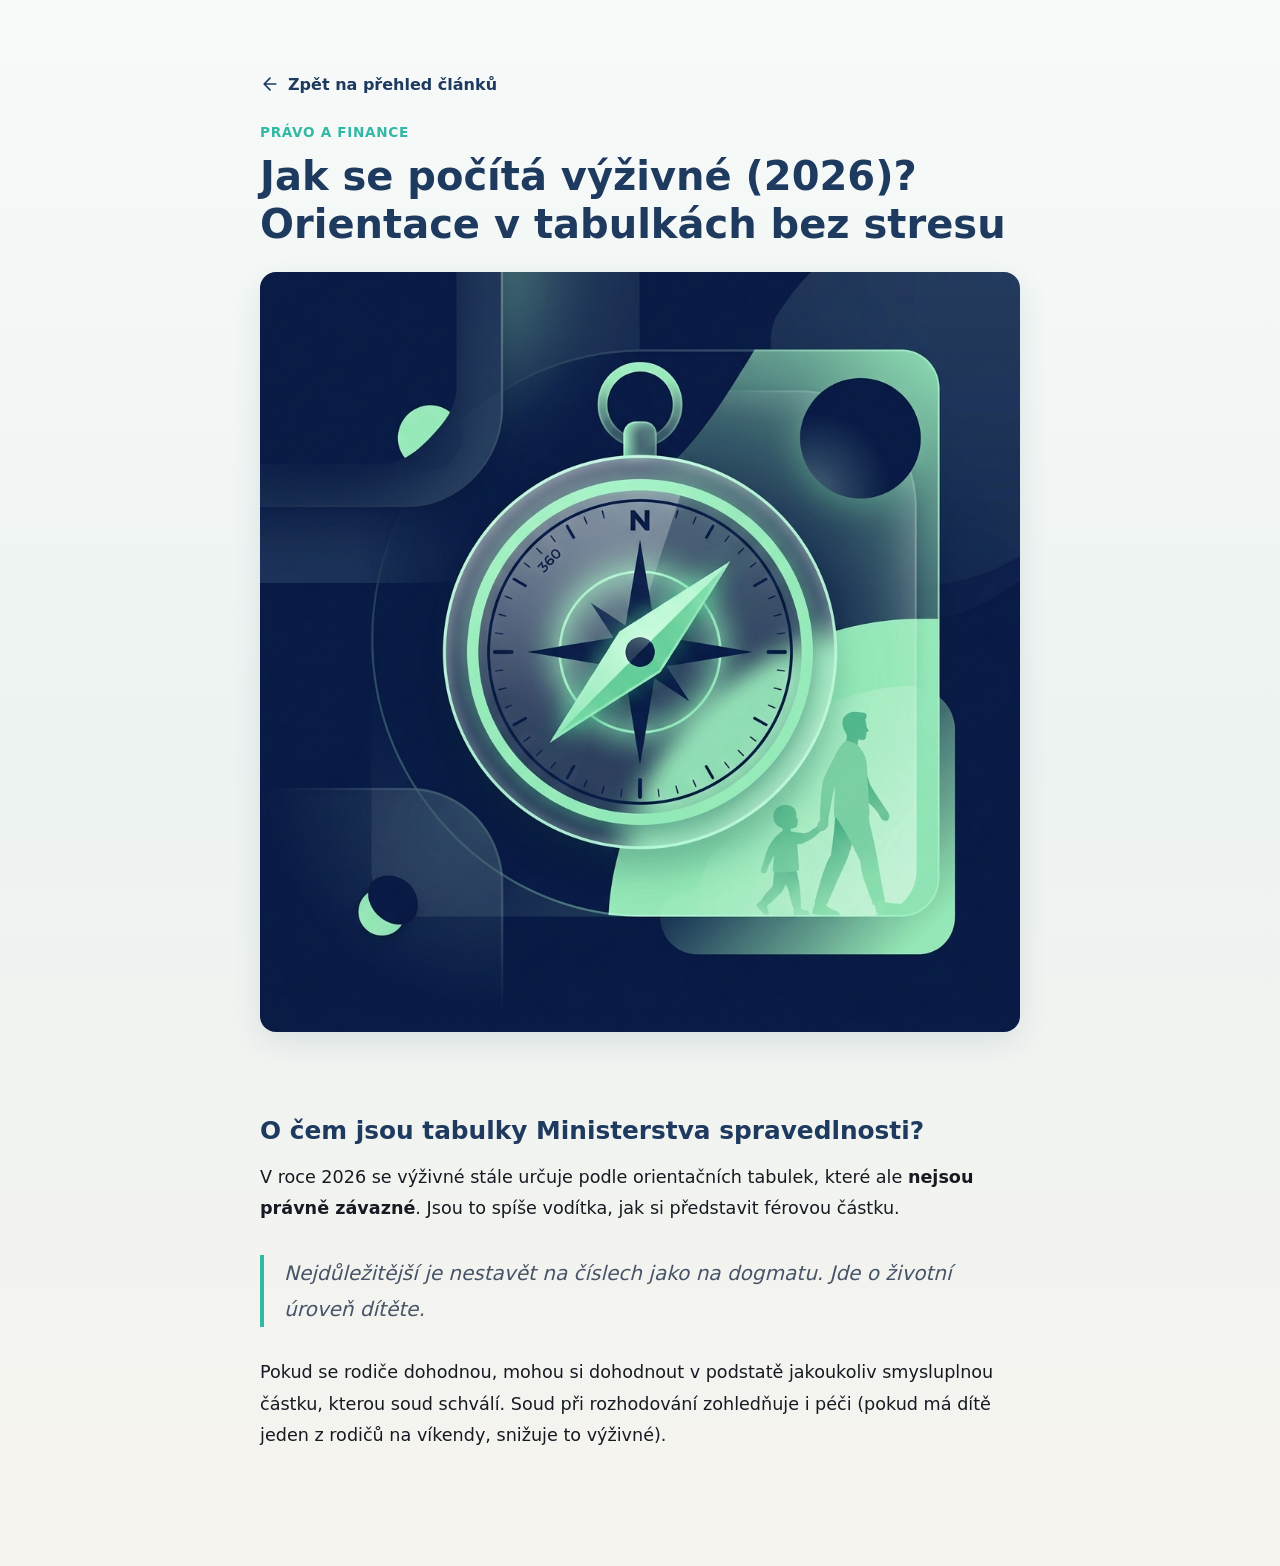
==== clanek-1-vypocet-vyzivneho.html @ 31437e67 "feat: finish implementation plan, add blog preview to homepage, update SPEC.md" ====
<!doctype html>
<html lang='cs'>
  <head>
    <meta charset='utf-8'>
    <meta name='viewport' content='width=device-width, initial-scale=1'>
    <title>Jak se počítá výživné (2026)? Orientace v tabulkách bez stresu | Rodičovský Kompas</title>
    <meta name='description' content='Vysvětlení principu doporučujících tabulek Ministerstva spravedlnosti a proč slouží jen jako výchozí vodítko pro dohodu rodičů.'>
    <link rel='stylesheet' href='styles.css?v=2'>
    <script defer src='/_vercel/insights/script.js'></script>
    <style>
      .article-container { max-width: 800px; margin: 0 auto; padding: 40px 20px; }
      .nav-back { display: inline-flex; align-items: center; gap: 8px; color: var(--blue); text-decoration: none; font-weight: 700; margin-bottom: 30px; }
      .nav-back:hover { color: var(--teal); }
      .article-tag { font-size: 0.85rem; font-weight: 800; text-transform: uppercase; color: var(--teal); margin-bottom: 12px; display: block; letter-spacing: 0.05em; }
      h1 { font-size: 2.5rem; color: var(--blue); margin-bottom: 24px; line-height: 1.2; }
      .article-img { width: 100%; height: auto; border-radius: 16px; margin-bottom: 40px; box-shadow: 0 10px 30px rgba(30, 58, 95, 0.1); }
      .article-content { font-size: 1.1rem; line-height: 1.8; color: var(--ink); }
      .article-content h2 { color: var(--blue); margin-top: 40px; margin-bottom: 16px; }
      .article-content h3 { color: var(--blue); margin-top: 24px; margin-bottom: 12px; }
      .article-content blockquote { border-left: 4px solid var(--teal); padding-left: 20px; margin: 30px 0; font-style: italic; color: #475467; font-size: 1.25rem; }
      .article-content ul, .article-content ol { margin-bottom: 24px; padding-left: 20px; }
      .article-content li { margin-bottom: 10px; }
    </style>
  </head>
  <body>
    <main class='app-shell' style='max-width: 1000px;'>
      <div class='article-container'>
        <a href='clanky.html' class='nav-back'>
          <svg viewBox='0 0 24 24' fill='none' stroke='currentColor' stroke-width='2' stroke-linecap='round' stroke-linejoin='round' style='width:20px;height:20px;'><path d='M19 12H5M12 19l-7-7 7-7'/></svg>
          Zpět na přehled článků
        </a>
        <span class='article-tag'>Právo a finance</span>
        <h1>Jak se počítá výživné (2026)? Orientace v tabulkách bez stresu</h1>
        <img src='assets/hero-compass.png' alt='Jak se počítá výživné (2026)? Orientace v tabulkách bez stresu' class='article-img'>
        <div class='article-content'>
          <h2>O čem jsou tabulky Ministerstva spravedlnosti?</h2><p>V roce 2026 se výživné stále určuje podle orientačních tabulek, které ale <strong>nejsou právně závazné</strong>. Jsou to spíše vodítka, jak si představit férovou částku.</p><blockquote>Nejdůležitější je nestavět na číslech jako na dogmatu. Jde o životní úroveň dítěte.</blockquote><p>Pokud se rodiče dohodnou, mohou si dohodnout v podstatě jakoukoliv smysluplnou částku, kterou soud schválí. Soud při rozhodování zohledňuje i péči (pokud má dítě jeden z rodičů na víkendy, snižuje to výživné).</p>
        </div>
      </div>
    </main>
  </body>
</html>
---- styles.css ----
:root {
  --ink: #161a22;
  --muted: #667085;
  --line: #d8e0ea;
  --soft: #f4f7fb;
  --panel: #ffffff;
  --blue: #1e3a5f;
  --blue-dark: #12243d;
  --teal: #33b8a5;
  --teal-dark: #248c7c;
  --pink: #8b5d77;
  --amber: #8f6a35;
  --sage: #e8f9f7;
  --shadow: 0 18px 48px rgba(38, 54, 71, 0.1);
}

* {
  box-sizing: border-box;
}

body {
  margin: 0;
  min-height: 100vh;
  font-family: Inter, ui-sans-serif, system-ui, -apple-system, BlinkMacSystemFont, "Segoe UI", sans-serif;
  color: var(--ink);
  background:
    linear-gradient(180deg, #f7faf9 0%, #edf3f1 48%, #f6f4ef 100%);
}

button,
input,
select {
  font: inherit;
}

button {
  min-height: 46px;
  border: 0;
  border-radius: 8px;
  padding: 0 18px;
  color: #ffffff;
  background: var(--blue);
  font-weight: 800;
  cursor: pointer;
}

button:hover {
  background: var(--blue-dark);
}

button.ghost {
  color: var(--blue);
  background: #ffffff;
  border: 1px solid var(--line);
}

button.ghost:hover {
  color: #ffffff;
  border-color: var(--blue-dark);
}

button.wide {
  width: 100%;
}

input,
select {
  width: 100%;
  min-height: 48px;
  border: 1px solid var(--line);
  border-radius: 8px;
  padding: 10px 12px;
  background: #ffffff;
  color: var(--ink);
}

input:focus,
select:focus,
button:focus-visible {
  outline: 3px solid rgba(23, 92, 211, 0.2);
  outline-offset: 2px;
}

label {
  display: grid;
  gap: 8px;
  color: #344054;
  font-weight: 800;
}

h1,
h2,
h3,
p {
  margin-top: 0;
}

h1 {
  max-width: 760px;
  margin-bottom: 18px;
  font-size: clamp(2.3rem, 7vw, 5rem);
  line-height: 0.98;
  letter-spacing: 0;
}

h2 {
  margin-bottom: 8px;
  font-size: 1.55rem;
  line-height: 1.2;
  letter-spacing: 0;
}

h3 {
  margin-bottom: 16px;
  font-size: 1.25rem;
  letter-spacing: 0;
}

.app-shell {
  width: min(1180px, calc(100% - 32px));
  margin: 0 auto;
  padding: 34px 0 56px;
}

.brand-header {
  display: flex;
  align-items: center;
  gap: 16px;
  margin-bottom: 24px;
  padding: 12px 24px;
  border: 1px solid rgba(255, 255, 255, 0.7);
  border-radius: 999px;
  background: rgba(255, 255, 255, 0.75);
  box-shadow: 0 8px 32px rgba(38, 54, 71, 0.06), inset 0 2px 0 rgba(255, 255, 255, 0.8);
  backdrop-filter: blur(20px);
  -webkit-backdrop-filter: blur(20px);
  transition: transform 0.3s ease, box-shadow 0.3s ease;
}

.brand-header:hover {
  transform: translateY(-2px);
  box-shadow: 0 12px 40px rgba(38, 54, 71, 0.08), inset 0 2px 0 rgba(255, 255, 255, 0.9);
}

.brand-text {
  display: flex;
  flex-direction: column;
  line-height: 1.2;
}

.brand-logo {
  width: 44px;
  height: 44px;
  flex: 0 0 auto;
}

.brand-text strong {
  background: linear-gradient(135deg, #1e3a5f 0%, #33b8a5 100%);
  -webkit-background-clip: text;
  -webkit-text-fill-color: transparent;
  font-size: 1.15rem;
  font-weight: 900;
  letter-spacing: -0.01em;
}

.brand-text span {
  color: #64748B;
  font-size: 0.85rem;
  font-weight: 500;
}

.domain-badge {
  display: inline-block;
  margin-left: 6px;
  padding: 3px 8px;
  border-radius: 6px;
  background: #e8f9f7;
  color: #248c7c;
  font-weight: 800;
  font-size: 0.72rem;
  letter-spacing: 0.03em;
  vertical-align: middle;
}

.hero {
  display: grid;
  grid-template-columns: minmax(0, 1fr) 360px;
  gap: 24px;
  align-items: end;
  margin-bottom: 20px;
}

.eyebrow {
  margin-bottom: 10px;
  color: #65758a;
  font-size: 0.78rem;
  font-weight: 900;
  letter-spacing: 0;
  text-transform: uppercase;
}

.lead {
  max-width: 720px;
  color: #5e6b7a;
  font-size: 1.12rem;
  line-height: 1.65;
}

.result-hero,
.quick-card {
  border: 1px solid rgba(216, 224, 234, 0.9);
  border-radius: 8px;
  background: rgba(255, 255, 255, 0.92);
  box-shadow: var(--shadow);
  backdrop-filter: blur(14px);
}

.result-hero {
  padding: 24px;
}

.onboarding-card {
  margin-bottom: 18px;
  padding: 24px;
  border: 1px solid rgba(216, 224, 234, 0.9);
  border-radius: 8px;
  background: rgba(255, 255, 255, 0.94);
  box-shadow: var(--shadow);
  backdrop-filter: blur(14px);
}

.start-grid {
  display: grid;
  grid-template-columns: minmax(260px, 0.78fr) minmax(0, 1.22fr);
  gap: 18px;
}

.field-label {
  display: block;
  margin-bottom: 10px;
  color: #344054;
  font-weight: 900;
}

.result-hero span,
.story-card small,
.care-summary small,
.modal-review small {
  display: block;
  color: var(--muted);
  font-weight: 800;
}

.result-hero strong {
  display: block;
  margin: 8px 0;
  color: var(--teal-dark);
  font-size: 2.65rem;
  line-height: 1;
}

.result-hero p,
.section-head p,
.story-card p,
.legal-note,
.subtle {
  color: var(--muted);
  line-height: 1.55;
}

.momentum-card {
  display: grid;
  grid-template-columns: minmax(0, 1fr) 120px minmax(300px, 0.9fr);
  gap: 18px;
  align-items: center;
  margin-bottom: 18px;
  padding: 20px 24px;
  border: 1px solid rgba(216, 224, 234, 0.9);
  border-radius: 8px;
  background: rgba(255, 255, 255, 0.9);
  box-shadow: var(--shadow);
  backdrop-filter: blur(14px);
}

.momentum-copy h2 {
  margin-bottom: 6px;
}

.momentum-copy p:not(.eyebrow) {
  margin-bottom: 0;
  color: var(--muted);
  line-height: 1.5;
}

.game-level {
  display: inline-flex;
  align-items: baseline;
  gap: 8px;
  margin-top: 12px;
  padding: 8px 12px;
  border: 1px solid rgba(111, 137, 168, 0.32);
  border-radius: 999px;
  background: #f3f7fc;
}

.game-level small {
  color: #5f7186;
  font-weight: 800;
}

.game-level strong {
  color: #2a5878;
  font-size: 1rem;
}

.score-ring {
  --score: 0deg;
  display: grid;
  place-items: center;
  width: 104px;
  aspect-ratio: 1;
  border-radius: 50%;
  background:
    radial-gradient(circle at center, #ffffff 0 57%, transparent 58%),
    conic-gradient(#d54d4d 0deg, #eca83f 180deg, #42a56f var(--score), #e6eaf1 0);
}

.score-ring span {
  color: var(--teal-dark);
  font-size: 1.45rem;
  font-weight: 950;
}

.quest-list {
  display: grid;
  grid-template-columns: repeat(2, minmax(0, 1fr));
  gap: 10px;
}

.quest-item {
  display: flex;
  align-items: center;
  gap: 9px;
  min-height: 42px;
  padding: 10px 12px;
  border: 1px solid var(--line);
  border-radius: 8px;
  color: #475467;
  background: linear-gradient(180deg, #fbfcff 0%, #f5f9ff 100%);
  font-weight: 850;
}

.quest-item span {
  width: 12px;
  height: 12px;
  flex: 0 0 auto;
  border-radius: 50%;
  background: #cdd5df;
}

.quest-item.is-complete {
  color: #064e3b;
  border-color: rgba(77, 140, 131, 0.32);
  background: var(--sage);
}

.quest-item.is-complete span {
  background: #6f9f96;
  box-shadow: 0 0 0 5px rgba(77, 140, 131, 0.1);
}

.quick-card {
  padding: 24px;
  margin-bottom: 18px;
}

.section-head {
  margin-bottom: 18px;
}

.section-head.inline {
  display: flex;
  align-items: start;
  justify-content: space-between;
  gap: 18px;
}

.role-grid {
  display: grid;
  grid-template-columns: repeat(2, minmax(0, 1fr));
  gap: 12px;
  margin-bottom: 18px;
}

.role-grid.compact {
  margin-bottom: 0;
}

.role-choice {
  display: flex;
  align-items: center;
  gap: 12px;
  min-height: 62px;
  padding: 16px;
  border: 1px solid var(--line);
  border-radius: 8px;
  background: #fbfcff;
  cursor: pointer;
}

.role-choice:has(input:checked) {
  border-color: var(--teal);
  box-shadow: inset 0 0 0 2px rgba(77, 140, 131, 0.12);
}

.role-choice input {
  width: 18px;
  min-height: 18px;
}

.child-add {
  display: grid;
  align-content: start;
}

.add-row {
  display: grid;
  grid-template-columns: minmax(0, 1fr) 96px auto;
  gap: 10px;
}

.microcopy {
  margin: 10px 0 0;
  color: var(--muted);
  font-size: 0.92rem;
  line-height: 1.45;
}

.scope-group {
  display: grid;
  grid-template-columns: repeat(3, minmax(0, 1fr));
  gap: 8px;
  margin-top: 10px;
}

.scope-option {
  display: flex;
  align-items: center;
  gap: 8px;
  min-height: 44px;
  padding: 0 10px;
  border: 1px solid var(--line);
  border-radius: 8px;
  background: #fbfcff;
  font-weight: 700;
  cursor: pointer;
}

.scope-option:has(input:checked) {
  border-color: #73a198;
  box-shadow: inset 0 0 0 2px rgba(115, 161, 152, 0.18);
  background: #eff8f5;
}

.scope-option input {
  width: 18px;
  min-height: 18px;
}

.child-tags {
  display: flex;
  flex-wrap: wrap;
  gap: 8px;
  margin-top: 12px;
}

.child-tag {
  display: inline-flex;
  align-items: center;
  gap: 8px;
  min-height: 38px;
  padding: 8px 10px 8px 12px;
  border: 1px solid rgba(77, 140, 131, 0.28);
  border-radius: 999px;
  color: #315e57;
  background: var(--sage);
  font-weight: 850;
}

.child-tag button {
  width: 24px;
  min-height: 24px;
  padding: 0;
  border-radius: 999px;
  color: #315e57;
  background: rgba(255, 255, 255, 0.72);
  line-height: 1;
}

.money-grid,
.two-col {
  display: grid;
  grid-template-columns: repeat(2, minmax(0, 1fr));
  gap: 16px;
}

.money-field {
  gap: 6px;
}

.money-input {
  display: grid;
  grid-template-columns: minmax(160px, 280px) auto;
  align-items: center;
  gap: 10px;
}

.money-input span {
  color: var(--muted);
  font-weight: 700;
}

.hint {
  color: var(--muted);
  font-size: 0.9rem;
  font-weight: 600;
  line-height: 1.4;
}

.dashboard {
  display: grid;
  grid-template-columns: minmax(0, 1.25fr) minmax(320px, 0.75fr);
  gap: 18px;
}

.compact-control {
  width: 150px;
}

.children-list {
  display: grid;
  gap: 12px;
}

.child-row {
  display: grid;
  grid-template-columns: minmax(0, 1fr) 130px;
  gap: 12px;
  padding: 16px;
  border: 1px solid var(--line);
  border-radius: 8px;
  background: #fbfcff;
}

.child-meta {
  grid-column: 1 / -1;
  margin-top: 2px;
}

.child-meta > label {
  margin-bottom: 0;
}

.row-scope-group {
  margin-top: 0;
}

.empty-children {
  padding: 16px;
  border: 1px dashed #b9c6d5;
  border-radius: 8px;
  color: var(--muted);
  background: #fbfcff;
  line-height: 1.5;
}

.care-panel {
  align-self: start;
}

.quick-presets {
  display: grid;
  grid-template-columns: repeat(3, minmax(0, 1fr));
  gap: 8px;
  margin-bottom: 16px;
}

.preset-chip {
  min-height: 54px;
  padding: 10px 12px;
  color: #456176;
  background: #f7f8f8;
  border: 1px solid var(--line);
  font-size: 0.88rem;
  line-height: 1.2;
}

.preset-chip:hover,
.preset-chip.is-active {
  color: #ffffff;
  background: linear-gradient(135deg, #557c9c, #4c8b82);
  border-color: transparent;
}

.quick-care-slider {
  margin-bottom: 16px;
  padding: 14px;
  border: 1px solid var(--line);
  border-radius: 8px;
  background: linear-gradient(180deg, #f9fbff 0%, #f4f8ff 100%);
}

.quick-care-slider label {
  margin-bottom: 10px;
}

.quick-care-slider input,
.slider-card input {
  accent-color: #42a56f;
}

.quick-care-slider input[type="range"],
.slider-card input[type="range"] {
  min-height: 30px;
  padding: 0;
  border: 0;
  background: transparent;
}

.regular-split {
  display: grid;
  grid-template-columns: repeat(2, minmax(0, 1fr));
  gap: 10px;
  margin-top: 10px;
}

.regular-split div {
  padding: 12px;
  border-radius: 8px;
  background: #ffffff;
  border: 1px solid #d9e3ef;
}

.regular-split small {
  display: block;
  color: #66788f;
  font-weight: 800;
}

.regular-split strong {
  display: block;
  margin-top: 4px;
  font-size: 1.55rem;
  line-height: 1;
  color: #244a67;
}

.helper-callout {
  margin: 0 0 12px;
  padding: 10px 12px;
  border: 1px dashed #b6c8dc;
  border-radius: 8px;
  background: #f7fbff;
  color: #4d647d;
}

.care-summary,
.modal-review {
  display: grid;
  grid-template-columns: repeat(2, minmax(0, 1fr));
  gap: 12px;
  margin-bottom: 16px;
}

.care-summary div,
.modal-review div {
  padding: 16px;
  border-radius: 8px;
  background: var(--sage);
}

.care-summary strong,
.modal-review strong {
  display: block;
  margin: 5px 0;
  font-size: 1.35rem;
}

.care-bar {
  overflow: hidden;
  height: 16px;
  margin: 18px 0;
  border-radius: 999px;
  background: #e6e9ef;
}

.care-bar div {
  height: 100%;
  width: 50%;
  background: linear-gradient(90deg, #7aa99f, #7e9bb6);
}

.money-story {
  display: grid;
  grid-template-columns: repeat(3, minmax(0, 1fr));
  gap: 14px;
  margin-bottom: 18px;
}

.story-card {
  min-height: 160px;
  padding: 18px;
  border: 1px solid var(--line);
  border-radius: 8px;
  background: #fbfcff;
}

.story-card.primary {
  color: #ffffff;
  border-color: transparent;
  background: linear-gradient(135deg, #527f78, #416b8f);
}

.story-card.quiet {
  background: #f7f8f8;
}

.story-card.primary small,
.story-card.primary p {
  color: rgba(255, 255, 255, 0.86);
}

.story-card strong {
  display: block;
  margin: 8px 0 10px;
  font-size: 2rem;
  line-height: 1;
}

.child-results {
  display: grid;
  grid-template-columns: repeat(3, minmax(0, 1fr));
  gap: 12px;
}

.direction-breakdown {
  grid-column: 1 / -1;
  padding: 16px;
  border: 1px solid var(--line);
  border-radius: 8px;
  background: #fbfcff;
}

.direction-breakdown h3 {
  margin-bottom: 12px;
  font-size: 1.05rem;
}

.child-results-grid {
  display: grid;
  grid-template-columns: repeat(3, minmax(0, 1fr));
  gap: 12px;
}

.child-result-card {
  padding: 16px;
  border: 1px solid var(--line);
  border-radius: 8px;
  background: #ffffff;
}

.child-result-card strong {
  display: block;
  margin-top: 8px;
  color: var(--teal-dark);
  font-size: 1.45rem;
}

.legal-note {
  margin: 18px 0 0;
  padding: 14px 16px;
  border-left: 4px solid var(--amber);
  border-radius: 8px;
  background: #fff8ed;
  color: #73430b;
}

/* --- Percentage Table --- */
.table-panel {
  margin-top: 24px;
}

.table-responsive {
  overflow-x: auto;
  border-radius: 8px;
  border: 1px solid var(--line);
  background: #ffffff;
}

.percentage-table {
  width: 100%;
  border-collapse: collapse;
  text-align: left;
  font-variant-numeric: tabular-nums;
  white-space: nowrap;
}

.percentage-table th,
.percentage-table td {
  padding: 14px 16px;
  border-bottom: 1px solid var(--line);
}

.percentage-table th {
  background: #f4f7fb;
  color: #344054;
  font-weight: 800;
  font-size: 0.92rem;
}

.percentage-table td {
  color: #475467;
  font-size: 0.95rem;
}

.percentage-table tbody tr:last-child td {
  border-bottom: none;
}

.percentage-table tbody tr:hover td {
  background: #fbfcff;
}

.percentage-table td:first-child {
  font-weight: 700;
  color: #31638f;
}

.modal-overlay {
  position: fixed;
  inset: 0;
  z-index: 10;
  display: grid;
  place-items: center;
  padding: 18px;
  background: rgba(15, 23, 42, 0.52);
}

.modal-overlay[hidden] {
  display: none;
}

.modal {
  width: min(820px, 100%);
  max-height: min(820px, calc(100vh - 36px));
  overflow: auto;
  padding: 24px;
  border-radius: 8px;
  background: #ffffff;
  box-shadow: 0 30px 90px rgba(0, 0, 0, 0.28);
}

.modal-head {
  display: flex;
  justify-content: space-between;
  gap: 16px;
  margin-bottom: 16px;
}

.icon-button {
  width: 44px;
  min-height: 44px;
  padding: 0;
  color: var(--ink);
  background: #eef2f7;
  font-size: 1.5rem;
}

.modal-steps {
  display: flex;
  flex-wrap: wrap;
  gap: 8px;
  margin-bottom: 20px;
}

.step-dot {
  display: grid;
  justify-items: center;
  gap: 2px;
  min-width: 130px;
  min-height: 52px;
  padding: 8px 10px;
  color: var(--blue);
  background: #eef3ff;
  border: 1px solid #d8e3f0;
}

.step-dot span {
  font-weight: 900;
}

.step-dot small {
  color: #5a7390;
  font-size: 0.72rem;
  font-weight: 800;
}

.step-dot.is-active {
  color: #ffffff;
  background: linear-gradient(135deg, #4f7b9f, #508a83);
  border-color: transparent;
}

.step-dot.is-active small {
  color: rgba(255, 255, 255, 0.88);
}

.wizard-step {
  display: none;
}

.wizard-step.is-active {
  display: block;
}

.slider-card {
  display: grid;
  gap: 12px;
  margin-top: 16px;
  padding: 18px;
  border-radius: 8px;
  background: linear-gradient(180deg, #f2fbf9 0%, #eef7ff 100%);
}

.holiday-list {
  display: grid;
  gap: 12px;
}

.holiday-row {
  display: grid;
  grid-template-columns: minmax(150px, 1fr) 120px 120px minmax(150px, 1fr);
  gap: 12px;
  align-items: end;
  padding: 14px;
  border: 1px solid var(--line);
  border-radius: 8px;
  background: #fbfcff;
}

.holiday-row small {
  display: block;
  margin-top: 4px;
  color: var(--muted);
}

.modal-actions {
  display: flex;
  justify-content: flex-end;
  gap: 10px;
  margin-top: 20px;
}

.boost-toast {
  position: fixed;
  right: 22px;
  bottom: 22px;
  z-index: 20;
  display: grid;
  gap: 4px;
  width: min(340px, calc(100% - 44px));
  padding: 16px 18px;
  border: 1px solid rgba(77, 140, 131, 0.26);
  border-radius: 8px;
  color: #315e57;
  background: #f0f7f4;
  box-shadow: 0 14px 38px rgba(38, 54, 71, 0.14);
  animation: boost-in 260ms ease-out;
}

.boost-toast[hidden] {
  display: none;
}

.boost-toast strong {
  font-size: 1rem;
}

.boost-toast span {
  color: #4c716b;
  line-height: 1.4;
}

.confetti-layer {
  position: fixed;
  inset: 0;
  z-index: 19;
  pointer-events: none;
  overflow: hidden;
}

.confetti-piece {
  position: absolute;
  top: -18px;
  width: 7px;
  height: 9px;
  border-radius: 999px;
  opacity: 0.55;
  animation: confetti-fall 820ms ease-out forwards;
}

.pulse-win {
  animation: pulse-win 720ms ease-out;
}

@keyframes boost-in {
  from {
    opacity: 0;
    transform: translateY(12px);
  }
  to {
    opacity: 1;
    transform: translateY(0);
  }
}

@keyframes confetti-fall {
  to {
    opacity: 0;
    transform: translate(var(--drift), 105vh) rotate(540deg);
  }
}

@keyframes pulse-win {
  0% {
    transform: scale(1);
    box-shadow: var(--shadow);
  }
  35% {
    transform: scale(1.01);
    box-shadow: 0 20px 54px rgba(77, 140, 131, 0.14);
  }
  100% {
    transform: scale(1);
    box-shadow: var(--shadow);
  }
}

/* --- Feedback Widget --- */
.feedback-widget {
  position: fixed;
  bottom: 24px;
  right: 24px;
  z-index: 50;
  display: flex;
  flex-direction: column;
  align-items: flex-end;
  gap: 16px;
}

.feedback-button {
  display: flex;
  align-items: center;
  justify-content: center;
  width: 60px;
  height: 60px;
  padding: 0;
  border-radius: 50%;
  background: var(--teal);
  color: #ffffff;
  box-shadow: 0 10px 24px rgba(30, 58, 95, 0.25);
  transition: transform 0.2s ease, background 0.2s ease;
}

.feedback-button:hover {
  transform: scale(1.05);
  background: var(--teal-dark);
}

.feedback-button svg {
  width: 28px;
  height: 28px;
}

.feedback-popover {
  width: 320px;
  max-width: calc(100vw - 48px);
  background: #ffffff;
  border: 1px solid var(--line);
  border-radius: 12px;
  box-shadow: 0 20px 40px rgba(30, 58, 95, 0.15);
  overflow: hidden;
  transform-origin: bottom right;
  animation: popIn 0.3s cubic-bezier(0.175, 0.885, 0.32, 1.275) forwards;
}

.feedback-popover[hidden] {
  display: none;
}

@keyframes popIn {
  from { opacity: 0; transform: scale(0.9) translateY(10px); }
  to { opacity: 1; transform: scale(1) translateY(0); }
}

.feedback-header {
  display: flex;
  align-items: center;
  justify-content: space-between;
  padding: 16px;
  background: var(--soft);
  border-bottom: 1px solid var(--line);
}

.feedback-header strong {
  color: var(--blue);
  font-size: 1.05rem;
  font-weight: 800;
}

.feedback-header .icon-button {
  width: 32px;
  min-height: 32px;
  border-radius: 50%;
  font-size: 1.2rem;
  background: transparent;
  color: var(--muted);
}

.feedback-header .icon-button:hover {
  background: #e6edf4;
  color: var(--ink);
}

.feedback-body {
  padding: 20px 16px;
}

.feedback-body p {
  margin-bottom: 16px;
  font-size: 0.95rem;
  line-height: 1.5;
  color: #475467;
}

#feedbackForm {
  display: flex;
  flex-direction: column;
  gap: 10px;
}

#feedbackForm textarea {
  width: 100%;
  min-height: 80px;
  padding: 10px 12px;
  border: 1px solid var(--line);
  border-radius: 8px;
  font-family: inherit;
  font-size: 0.9rem;
  resize: vertical;
}

#feedbackForm input[type="email"] {
  width: 100%;
  min-height: 40px;
  padding: 10px 12px;
  border: 1px solid var(--line);
  border-radius: 8px;
  font-size: 0.9rem;
}

#feedbackForm textarea:focus,
#feedbackForm input[type="email"]:focus {
  outline: 2px solid rgba(51, 184, 165, 0.4);
  border-color: var(--teal);
}

.feedback-submit {
  display: flex;
  align-items: center;
  justify-content: center;
  width: 100%;
  min-height: 44px;
  background: var(--teal);
  color: #ffffff;
  font-weight: 800;
  border-radius: 8px;
  border: none;
  cursor: pointer;
  transition: background 0.2s ease;
}

.feedback-submit:hover {
  background: var(--teal-dark);
}

#feedbackSuccess {
  margin-top: 10px;
  padding: 12px;
  background: var(--sage);
  color: var(--teal-dark);
  border-radius: 8px;
  text-align: center;
  font-weight: 700;
}

@media (prefers-reduced-motion: reduce) {
  .boost-toast,
  .confetti-piece,
  .pulse-win {
    animation: none;
  }
}

@media (max-width: 980px) {
  .hero,
  .dashboard,
  .money-story,
  .momentum-card {
    grid-template-columns: 1fr;
  }

  .score-ring {
    width: 96px;
  }

  .child-results {
    grid-template-columns: 1fr;
  }

  .child-results-grid {
    grid-template-columns: 1fr;
  }
}

@media (max-width: 680px) {
  .app-shell {
    width: min(100% - 20px, 1180px);
    padding-top: 18px;
  }

  .quick-card,
  .modal,
  .onboarding-card {
    padding: 18px;
  }

  .start-grid,
  .add-row,
  .role-grid,
  .scope-group,
  .money-grid,
  .two-col,
  .quick-presets,
  .care-summary,
  .modal-review,
  .regular-split,
  .child-row,
  .holiday-row,
  .quest-list {
    grid-template-columns: 1fr;
  }

  .child-meta {
    grid-template-columns: 1fr;
  }

  .money-input {
    grid-template-columns: 1fr;
    gap: 6px;
  }

  .section-head.inline,
  .modal-actions {
    display: grid;
  }

  .compact-control {
    width: 100%;
  }
}

/* --- Blog Preview Panel --- */
.blog-preview-panel {
  margin-top: 24px;
}

.blog-preview-grid {
  display: grid;
  grid-template-columns: 1fr;
  gap: 16px;
  margin-top: 16px;
}

@media (min-width: 768px) {
  .blog-preview-grid {
    grid-template-columns: repeat(3, 1fr);
  }
}

.preview-card {
  display: flex;
  flex-direction: column;
  padding: 20px;
  background: var(--soft, #f4f7fb);
  border-radius: 12px;
  text-decoration: none;
  color: inherit;
  transition: transform 0.2s, box-shadow 0.2s;
  border: 1px solid var(--line);
}

.preview-card:hover {
  transform: translateY(-2px);
  box-shadow: 0 8px 24px rgba(30, 58, 95, 0.08);
}

.preview-tag {
  font-size: 0.75rem;
  font-weight: 800;
  color: var(--teal);
  text-transform: uppercase;
  margin-bottom: 8px;
}

.preview-card h3 {
  font-size: 1.1rem;
  margin: 0;
  color: var(--blue);
  line-height: 1.4;
}
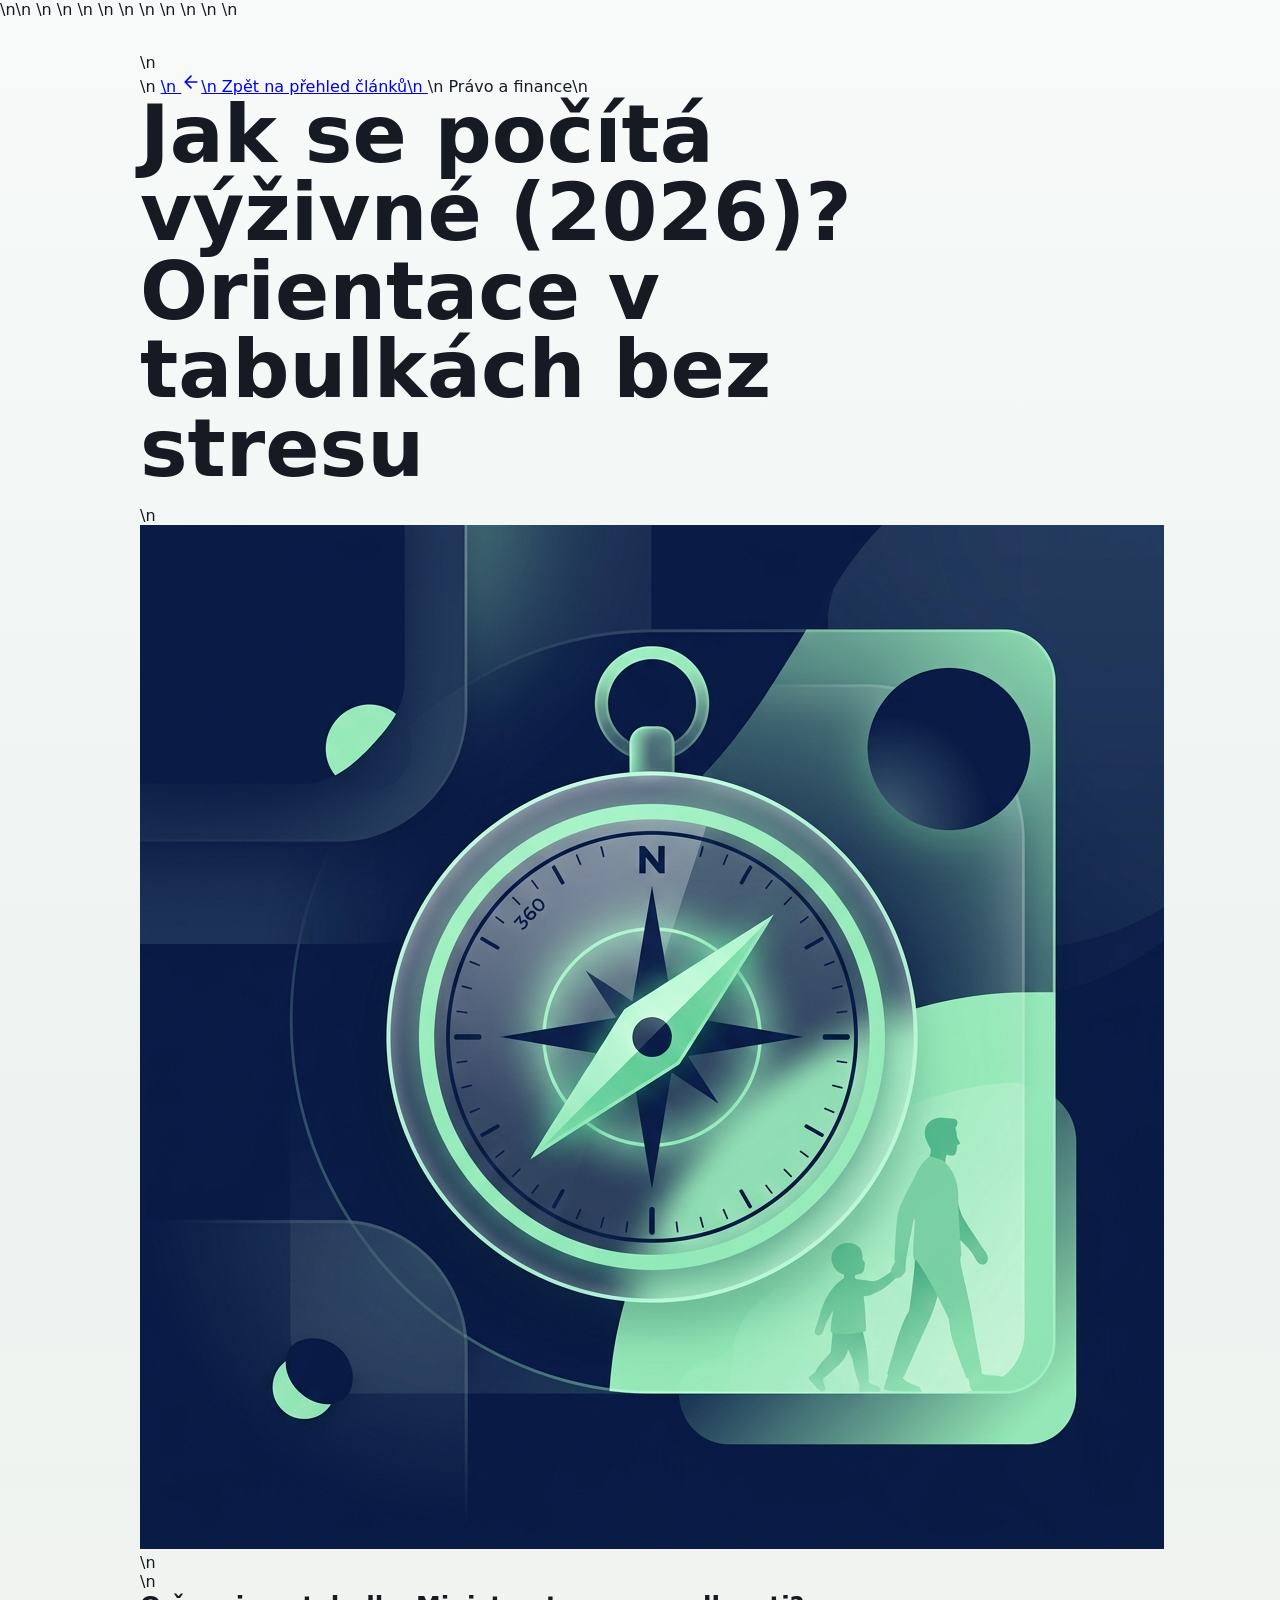
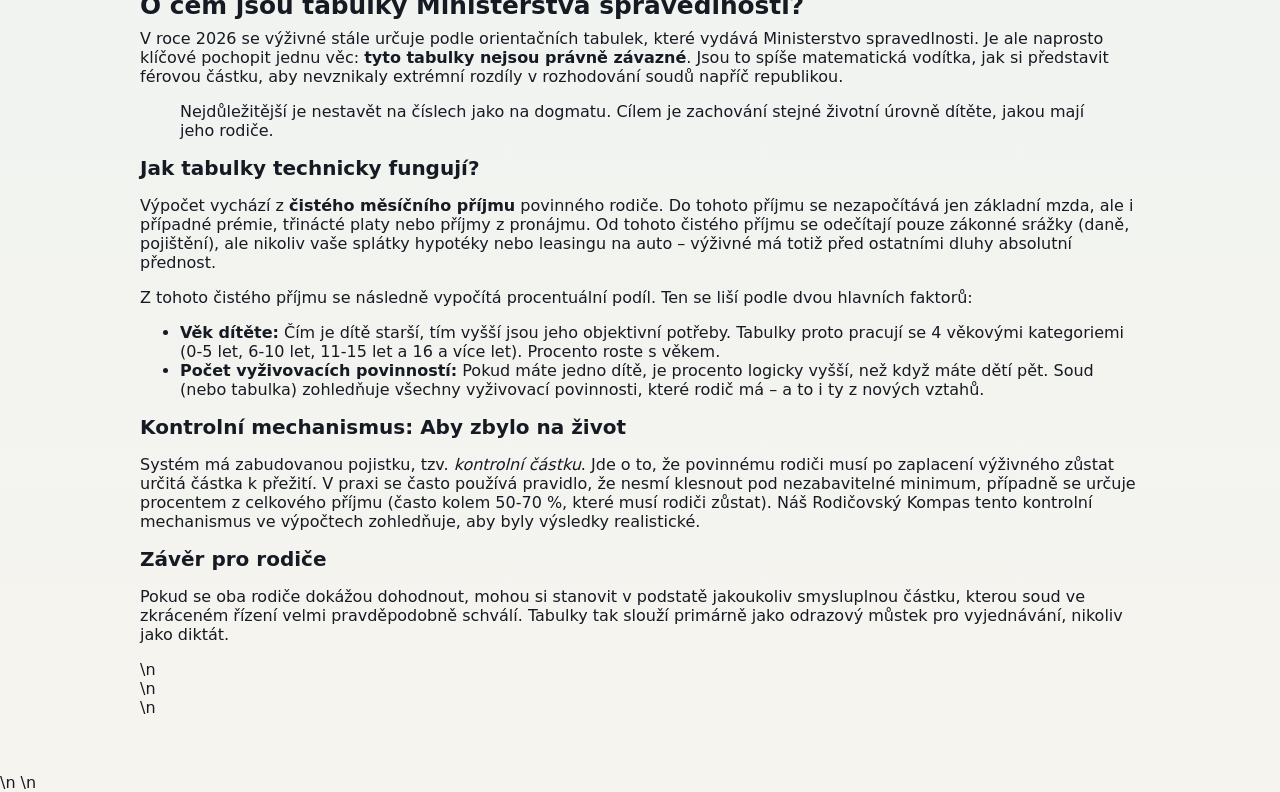
==== commit 6577f80a: "content: expand articles with deeper analysis and conflict resolution principles" ====
--- a/clanek-1-vypocet-vyzivneho.html
+++ b/clanek-1-vypocet-vyzivneho.html
@@ -1,41 +1,16 @@
-<!doctype html>
-<html lang='cs'>
-  <head>
-    <meta charset='utf-8'>
-    <meta name='viewport' content='width=device-width, initial-scale=1'>
-    <title>Jak se počítá výživné (2026)? Orientace v tabulkách bez stresu | Rodičovský Kompas</title>
-    <meta name='description' content='Vysvětlení principu doporučujících tabulek Ministerstva spravedlnosti a proč slouží jen jako výchozí vodítko pro dohodu rodičů.'>
-    <link rel='stylesheet' href='styles.css?v=2'>
-    <script defer src='/_vercel/insights/script.js'></script>
-    <style>
-      .article-container { max-width: 800px; margin: 0 auto; padding: 40px 20px; }
-      .nav-back { display: inline-flex; align-items: center; gap: 8px; color: var(--blue); text-decoration: none; font-weight: 700; margin-bottom: 30px; }
-      .nav-back:hover { color: var(--teal); }
-      .article-tag { font-size: 0.85rem; font-weight: 800; text-transform: uppercase; color: var(--teal); margin-bottom: 12px; display: block; letter-spacing: 0.05em; }
-      h1 { font-size: 2.5rem; color: var(--blue); margin-bottom: 24px; line-height: 1.2; }
-      .article-img { width: 100%; height: auto; border-radius: 16px; margin-bottom: 40px; box-shadow: 0 10px 30px rgba(30, 58, 95, 0.1); }
-      .article-content { font-size: 1.1rem; line-height: 1.8; color: var(--ink); }
-      .article-content h2 { color: var(--blue); margin-top: 40px; margin-bottom: 16px; }
-      .article-content h3 { color: var(--blue); margin-top: 24px; margin-bottom: 12px; }
-      .article-content blockquote { border-left: 4px solid var(--teal); padding-left: 20px; margin: 30px 0; font-style: italic; color: #475467; font-size: 1.25rem; }
-      .article-content ul, .article-content ol { margin-bottom: 24px; padding-left: 20px; }
-      .article-content li { margin-bottom: 10px; }
-    </style>
-  </head>
-  <body>
-    <main class='app-shell' style='max-width: 1000px;'>
-      <div class='article-container'>
-        <a href='clanky.html' class='nav-back'>
-          <svg viewBox='0 0 24 24' fill='none' stroke='currentColor' stroke-width='2' stroke-linecap='round' stroke-linejoin='round' style='width:20px;height:20px;'><path d='M19 12H5M12 19l-7-7 7-7'/></svg>
-          Zpět na přehled článků
-        </a>
-        <span class='article-tag'>Právo a finance</span>
-        <h1>Jak se počítá výživné (2026)? Orientace v tabulkách bez stresu</h1>
-        <img src='assets/hero-compass.png' alt='Jak se počítá výživné (2026)? Orientace v tabulkách bez stresu' class='article-img'>
-        <div class='article-content'>
-          <h2>O čem jsou tabulky Ministerstva spravedlnosti?</h2><p>V roce 2026 se výživné stále určuje podle orientačních tabulek, které ale <strong>nejsou právně závazné</strong>. Jsou to spíše vodítka, jak si představit férovou částku.</p><blockquote>Nejdůležitější je nestavět na číslech jako na dogmatu. Jde o životní úroveň dítěte.</blockquote><p>Pokud se rodiče dohodnou, mohou si dohodnout v podstatě jakoukoliv smysluplnou částku, kterou soud schválí. Soud při rozhodování zohledňuje i péči (pokud má dítě jeden z rodičů na víkendy, snižuje to výživné).</p>
-        </div>
-      </div>
-    </main>
-  </body>
-</html>+<!doctype html>\n<html lang='cs'>\n  <head>\n    <meta charset='utf-8'>\n    <meta name='viewport' content='width=device-width, initial-scale=1'>\n    <title>Jak se počítá výživné (2026)? Orientace v tabulkách bez stresu | Rodičovský Kompas</title>\n    <meta name='description' content='Vysvětlení principu doporučujících tabulek Ministerstva spravedlnosti a proč slouží jen jako výchozí vodítko pro dohodu rodičů.'>\n    <link rel='stylesheet' href='styles.css?v=2'>\n    <script defer src='/_vercel/insights/script.js'></script>\n    <style>\n      .article-container { max-width: 800px; margin: 0 auto; padding: 40px 20px; }\n      .nav-back { display: inline-flex; align-items: center; gap: 8px; color: var(--blue); text-decoration: none; font-weight: 700; margin-bottom: 30px; }\n      .nav-back:hover { color: var(--teal); }\n      .article-tag { font-size: 0.85rem; font-weight: 800; text-transform: uppercase; color: var(--teal); margin-bottom: 12px; display: block; letter-spacing: 0.05em; }\n      h1 { font-size: 2.5rem; color: var(--blue); margin-bottom: 24px; line-height: 1.2; }\n      .article-img { width: 100%; height: auto; border-radius: 16px; margin-bottom: 40px; box-shadow: 0 10px 30px rgba(30, 58, 95, 0.1); }\n      .article-content { font-size: 1.1rem; line-height: 1.8; color: var(--ink); }\n      .article-content h2 { color: var(--blue); margin-top: 40px; margin-bottom: 16px; }\n      .article-content h3 { color: var(--blue); margin-top: 24px; margin-bottom: 12px; }\n      .article-content blockquote { border-left: 4px solid var(--teal); padding-left: 20px; margin: 30px 0; font-style: italic; color: #475467; font-size: 1.25rem; }\n      .article-content ul, .article-content ol { margin-bottom: 24px; padding-left: 20px; }\n      .article-content li { margin-bottom: 10px; }\n    </style>\n  </head>\n  <body>\n    <main class='app-shell' style='max-width: 1000px;'>\n      <div class='article-container'>\n        <a href='clanky.html' class='nav-back'>\n          <svg viewBox='0 0 24 24' fill='none' stroke='currentColor' stroke-width='2' stroke-linecap='round' stroke-linejoin='round' style='width:20px;height:20px;'><path d='M19 12H5M12 19l-7-7 7-7'/></svg>\n          Zpět na přehled článků\n        </a>\n        <span class='article-tag'>Právo a finance</span>\n        <h1>Jak se počítá výživné (2026)? Orientace v tabulkách bez stresu</h1>\n        <img src='assets/hero-compass.png' alt='Jak se počítá výživné (2026)? Orientace v tabulkách bez stresu' class='article-img'>\n        <div class='article-content'>\n          
+<h2>O čem jsou tabulky Ministerstva spravedlnosti?</h2>
+<p>V roce 2026 se výživné stále určuje podle orientačních tabulek, které vydává Ministerstvo spravedlnosti. Je ale naprosto klíčové pochopit jednu věc: <strong>tyto tabulky nejsou právně závazné</strong>. Jsou to spíše matematická vodítka, jak si představit férovou částku, aby nevznikaly extrémní rozdíly v rozhodování soudů napříč republikou.</p>
+<blockquote>Nejdůležitější je nestavět na číslech jako na dogmatu. Cílem je zachování stejné životní úrovně dítěte, jakou mají jeho rodiče.</blockquote>
+<h3>Jak tabulky technicky fungují?</h3>
+<p>Výpočet vychází z <strong>čistého měsíčního příjmu</strong> povinného rodiče. Do tohoto příjmu se nezapočítává jen základní mzda, ale i případné prémie, třinácté platy nebo příjmy z pronájmu. Od tohoto čistého příjmu se odečítají pouze zákonné srážky (daně, pojištění), ale nikoliv vaše splátky hypotéky nebo leasingu na auto – výživné má totiž před ostatními dluhy absolutní přednost.</p>
+<p>Z tohoto čistého příjmu se následně vypočítá procentuální podíl. Ten se liší podle dvou hlavních faktorů:</p>
+<ul>
+  <li><strong>Věk dítěte:</strong> Čím je dítě starší, tím vyšší jsou jeho objektivní potřeby. Tabulky proto pracují se 4 věkovými kategoriemi (0-5 let, 6-10 let, 11-15 let a 16 a více let). Procento roste s věkem.</li>
+  <li><strong>Počet vyživovacích povinností:</strong> Pokud máte jedno dítě, je procento logicky vyšší, než když máte dětí pět. Soud (nebo tabulka) zohledňuje všechny vyživovací povinnosti, které rodič má – a to i ty z nových vztahů.</li>
+</ul>
+<h3>Kontrolní mechanismus: Aby zbylo na život</h3>
+<p>Systém má zabudovanou pojistku, tzv. <em>kontrolní částku</em>. Jde o to, že povinnému rodiči musí po zaplacení výživného zůstat určitá částka k přežití. V praxi se často používá pravidlo, že nesmí klesnout pod nezabavitelné minimum, případně se určuje procentem z celkového příjmu (často kolem 50-70 %, které musí rodiči zůstat). Náš Rodičovský Kompas tento kontrolní mechanismus ve výpočtech zohledňuje, aby byly výsledky realistické.</p>
+<h3>Závěr pro rodiče</h3>
+<p>Pokud se oba rodiče dokážou dohodnout, mohou si stanovit v podstatě jakoukoliv smysluplnou částku, kterou soud ve zkráceném řízení velmi pravděpodobně schválí. Tabulky tak slouží primárně jako odrazový můstek pro vyjednávání, nikoliv jako diktát.</p>
+\n        </div>\n      </div>\n    </main>\n  </body>\n</html>
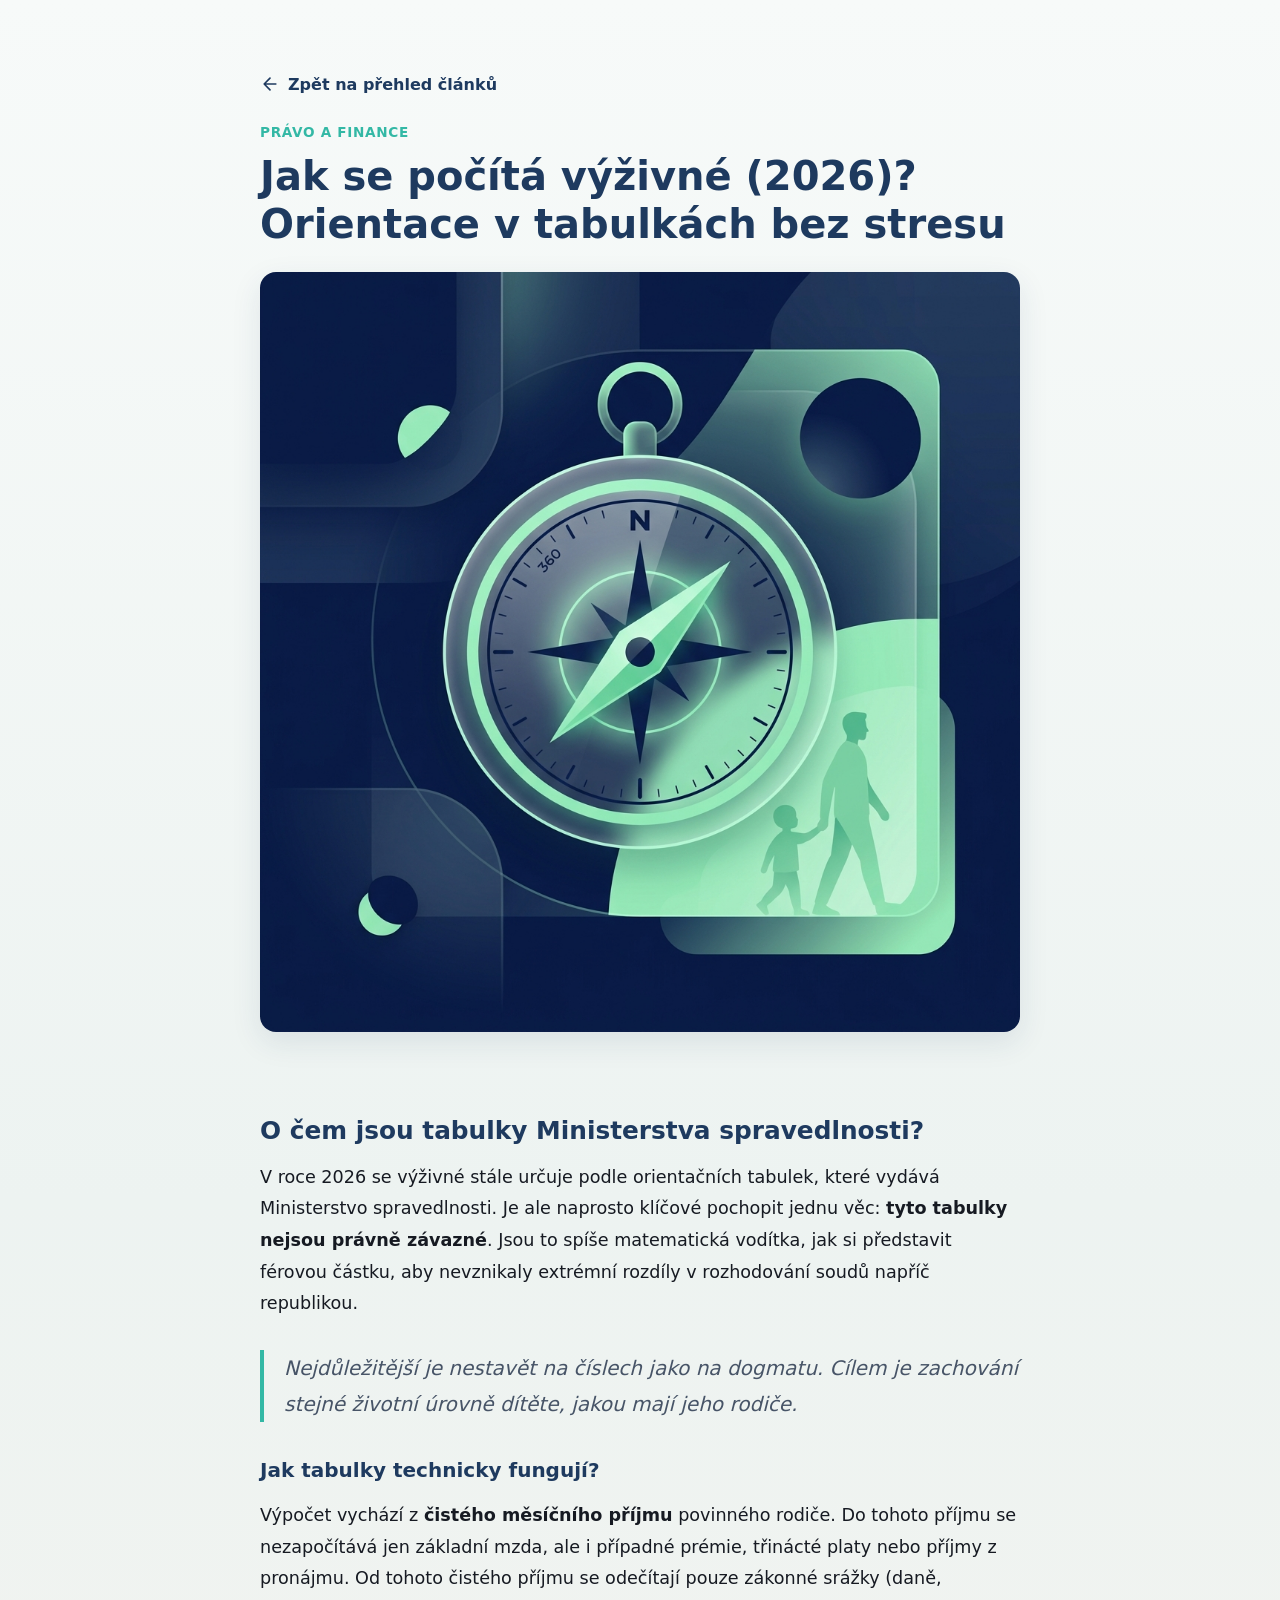
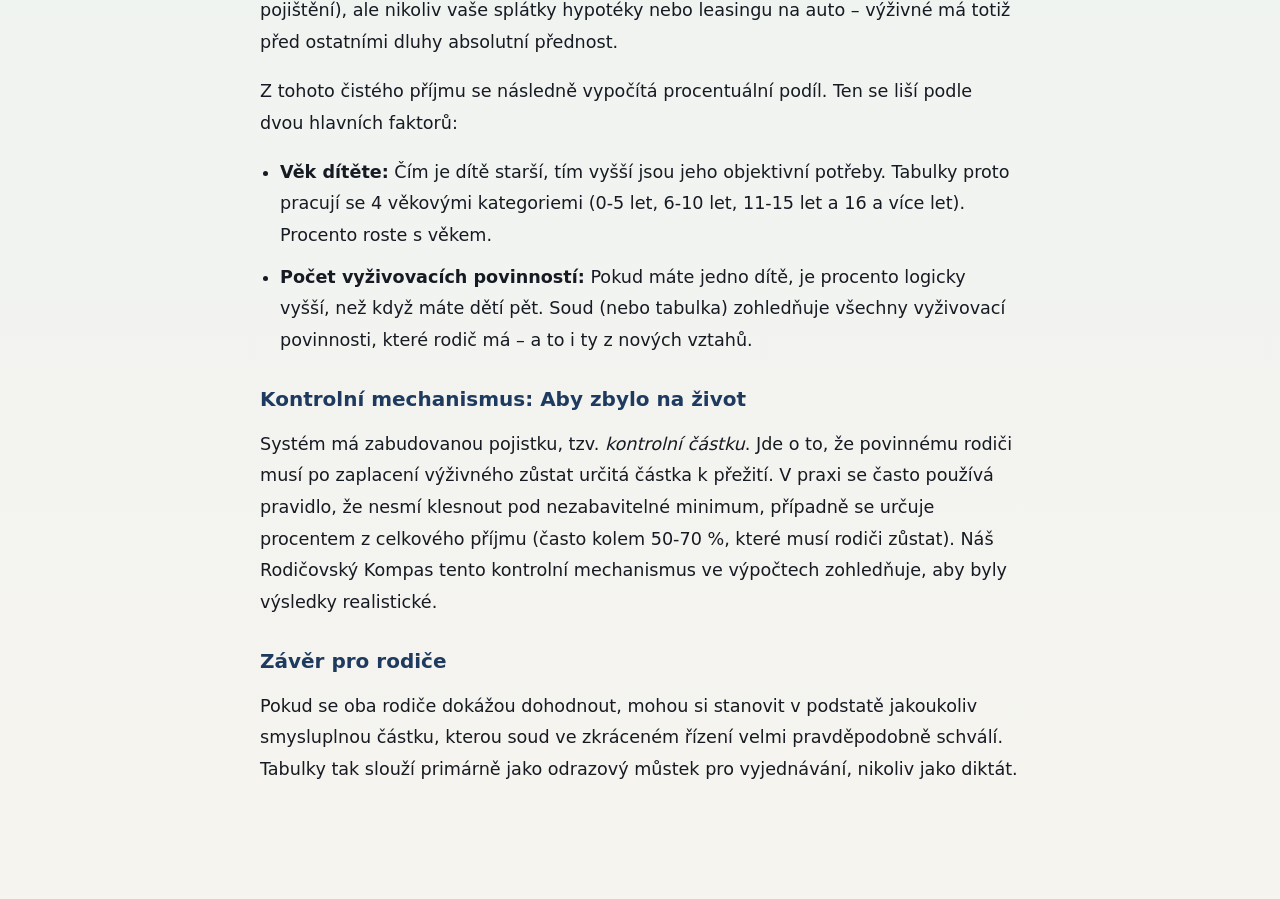
==== commit 72b1a5f9: "fix: render proper HTML newlines in articles" ====
--- a/clanek-1-vypocet-vyzivneho.html
+++ b/clanek-1-vypocet-vyzivneho.html
@@ -1,4 +1,39 @@
-<!doctype html>\n<html lang='cs'>\n  <head>\n    <meta charset='utf-8'>\n    <meta name='viewport' content='width=device-width, initial-scale=1'>\n    <title>Jak se počítá výživné (2026)? Orientace v tabulkách bez stresu | Rodičovský Kompas</title>\n    <meta name='description' content='Vysvětlení principu doporučujících tabulek Ministerstva spravedlnosti a proč slouží jen jako výchozí vodítko pro dohodu rodičů.'>\n    <link rel='stylesheet' href='styles.css?v=2'>\n    <script defer src='/_vercel/insights/script.js'></script>\n    <style>\n      .article-container { max-width: 800px; margin: 0 auto; padding: 40px 20px; }\n      .nav-back { display: inline-flex; align-items: center; gap: 8px; color: var(--blue); text-decoration: none; font-weight: 700; margin-bottom: 30px; }\n      .nav-back:hover { color: var(--teal); }\n      .article-tag { font-size: 0.85rem; font-weight: 800; text-transform: uppercase; color: var(--teal); margin-bottom: 12px; display: block; letter-spacing: 0.05em; }\n      h1 { font-size: 2.5rem; color: var(--blue); margin-bottom: 24px; line-height: 1.2; }\n      .article-img { width: 100%; height: auto; border-radius: 16px; margin-bottom: 40px; box-shadow: 0 10px 30px rgba(30, 58, 95, 0.1); }\n      .article-content { font-size: 1.1rem; line-height: 1.8; color: var(--ink); }\n      .article-content h2 { color: var(--blue); margin-top: 40px; margin-bottom: 16px; }\n      .article-content h3 { color: var(--blue); margin-top: 24px; margin-bottom: 12px; }\n      .article-content blockquote { border-left: 4px solid var(--teal); padding-left: 20px; margin: 30px 0; font-style: italic; color: #475467; font-size: 1.25rem; }\n      .article-content ul, .article-content ol { margin-bottom: 24px; padding-left: 20px; }\n      .article-content li { margin-bottom: 10px; }\n    </style>\n  </head>\n  <body>\n    <main class='app-shell' style='max-width: 1000px;'>\n      <div class='article-container'>\n        <a href='clanky.html' class='nav-back'>\n          <svg viewBox='0 0 24 24' fill='none' stroke='currentColor' stroke-width='2' stroke-linecap='round' stroke-linejoin='round' style='width:20px;height:20px;'><path d='M19 12H5M12 19l-7-7 7-7'/></svg>\n          Zpět na přehled článků\n        </a>\n        <span class='article-tag'>Právo a finance</span>\n        <h1>Jak se počítá výživné (2026)? Orientace v tabulkách bez stresu</h1>\n        <img src='assets/hero-compass.png' alt='Jak se počítá výživné (2026)? Orientace v tabulkách bez stresu' class='article-img'>\n        <div class='article-content'>\n          
+<!doctype html>
+<html lang='cs'>
+  <head>
+    <meta charset='utf-8'>
+    <meta name='viewport' content='width=device-width, initial-scale=1'>
+    <title>Jak se počítá výživné (2026)? Orientace v tabulkách bez stresu | Rodičovský Kompas</title>
+    <meta name='description' content='Vysvětlení principu doporučujících tabulek Ministerstva spravedlnosti a proč slouží jen jako výchozí vodítko pro dohodu rodičů.'>
+    <link rel='stylesheet' href='styles.css?v=2'>
+    <script defer src='/_vercel/insights/script.js'></script>
+    <style>
+      .article-container { max-width: 800px; margin: 0 auto; padding: 40px 20px; }
+      .nav-back { display: inline-flex; align-items: center; gap: 8px; color: var(--blue); text-decoration: none; font-weight: 700; margin-bottom: 30px; }
+      .nav-back:hover { color: var(--teal); }
+      .article-tag { font-size: 0.85rem; font-weight: 800; text-transform: uppercase; color: var(--teal); margin-bottom: 12px; display: block; letter-spacing: 0.05em; }
+      h1 { font-size: 2.5rem; color: var(--blue); margin-bottom: 24px; line-height: 1.2; }
+      .article-img { width: 100%; height: auto; border-radius: 16px; margin-bottom: 40px; box-shadow: 0 10px 30px rgba(30, 58, 95, 0.1); }
+      .article-content { font-size: 1.1rem; line-height: 1.8; color: var(--ink); }
+      .article-content h2 { color: var(--blue); margin-top: 40px; margin-bottom: 16px; }
+      .article-content h3 { color: var(--blue); margin-top: 24px; margin-bottom: 12px; }
+      .article-content blockquote { border-left: 4px solid var(--teal); padding-left: 20px; margin: 30px 0; font-style: italic; color: #475467; font-size: 1.25rem; }
+      .article-content ul, .article-content ol { margin-bottom: 24px; padding-left: 20px; }
+      .article-content li { margin-bottom: 10px; }
+    </style>
+  </head>
+  <body>
+    <main class='app-shell' style='max-width: 1000px;'>
+      <div class='article-container'>
+        <a href='clanky.html' class='nav-back'>
+          <svg viewBox='0 0 24 24' fill='none' stroke='currentColor' stroke-width='2' stroke-linecap='round' stroke-linejoin='round' style='width:20px;height:20px;'><path d='M19 12H5M12 19l-7-7 7-7'/></svg>
+          Zpět na přehled článků
+        </a>
+        <span class='article-tag'>Právo a finance</span>
+        <h1>Jak se počítá výživné (2026)? Orientace v tabulkách bez stresu</h1>
+        <img src='assets/hero-compass.png' alt='Jak se počítá výživné (2026)? Orientace v tabulkách bez stresu' class='article-img'>
+        <div class='article-content'>
+          
 <h2>O čem jsou tabulky Ministerstva spravedlnosti?</h2>
 <p>V roce 2026 se výživné stále určuje podle orientačních tabulek, které vydává Ministerstvo spravedlnosti. Je ale naprosto klíčové pochopit jednu věc: <strong>tyto tabulky nejsou právně závazné</strong>. Jsou to spíše matematická vodítka, jak si představit férovou částku, aby nevznikaly extrémní rozdíly v rozhodování soudů napříč republikou.</p>
 <blockquote>Nejdůležitější je nestavět na číslech jako na dogmatu. Cílem je zachování stejné životní úrovně dítěte, jakou mají jeho rodiče.</blockquote>
@@ -13,4 +48,9 @@
 <p>Systém má zabudovanou pojistku, tzv. <em>kontrolní částku</em>. Jde o to, že povinnému rodiči musí po zaplacení výživného zůstat určitá částka k přežití. V praxi se často používá pravidlo, že nesmí klesnout pod nezabavitelné minimum, případně se určuje procentem z celkového příjmu (často kolem 50-70 %, které musí rodiči zůstat). Náš Rodičovský Kompas tento kontrolní mechanismus ve výpočtech zohledňuje, aby byly výsledky realistické.</p>
 <h3>Závěr pro rodiče</h3>
 <p>Pokud se oba rodiče dokážou dohodnout, mohou si stanovit v podstatě jakoukoliv smysluplnou částku, kterou soud ve zkráceném řízení velmi pravděpodobně schválí. Tabulky tak slouží primárně jako odrazový můstek pro vyjednávání, nikoliv jako diktát.</p>
-\n        </div>\n      </div>\n    </main>\n  </body>\n</html>+
+        </div>
+      </div>
+    </main>
+  </body>
+</html>
